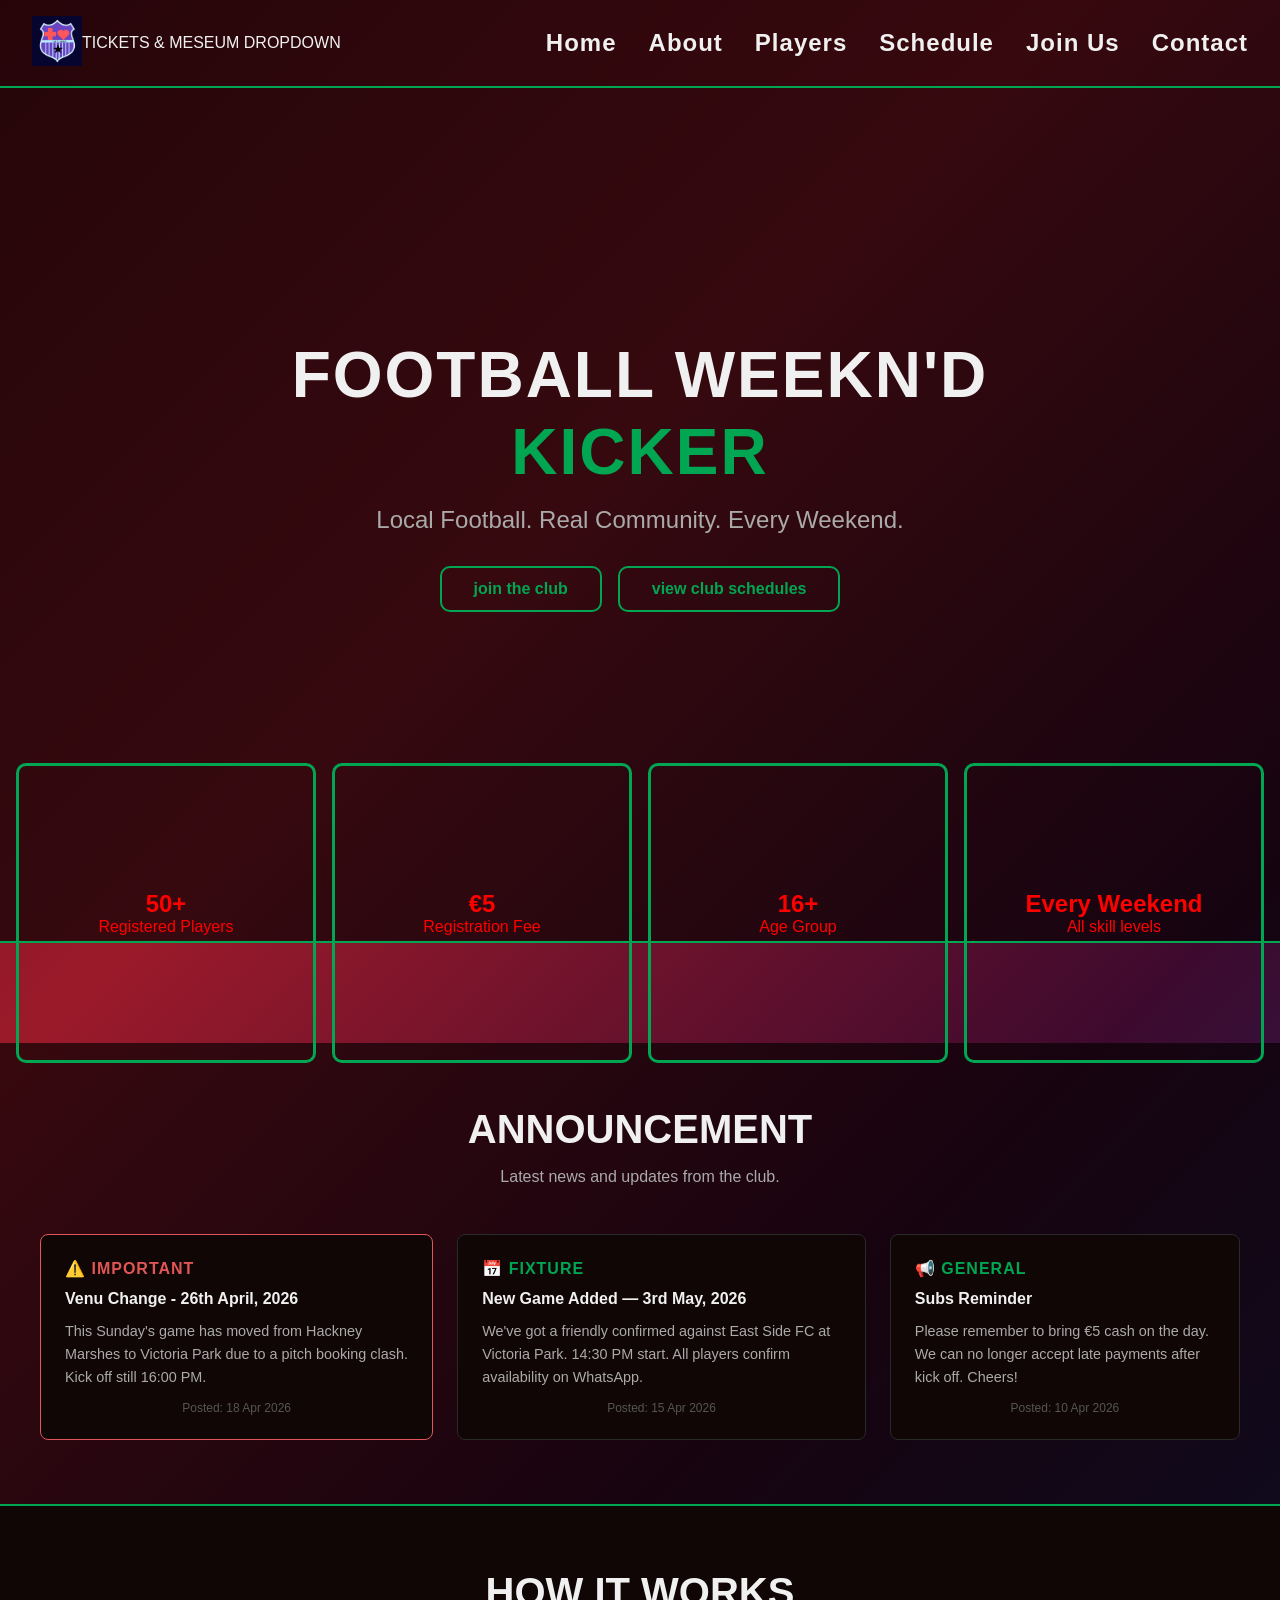
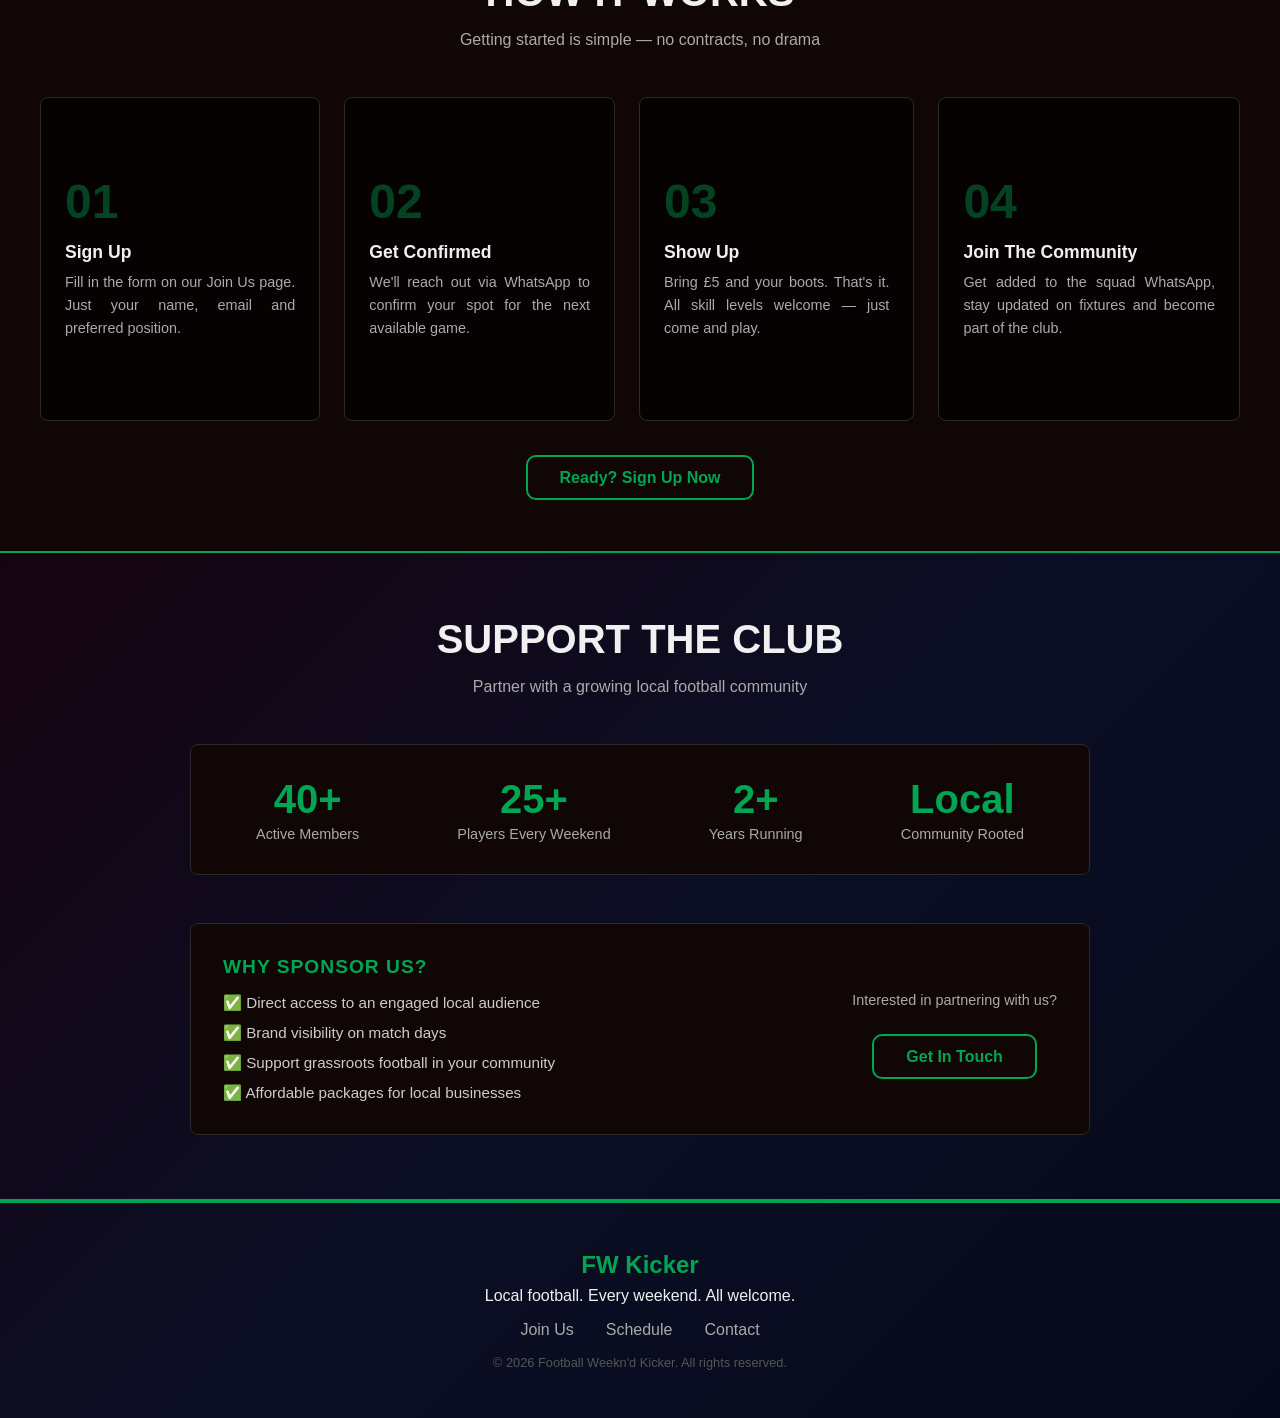
==== index.html @ 055946d9 "Add files via upload" ====
<!DOCTYPE html>
<html lang="en">
<head>
    <meta charset="UTF-8">
    <meta name="viewport" content="width=device-width, initial-scale=1.0">
    <title>FW Kicker</title>
    <link rel="stylesheet" href="./style.css">
</head>
<body>
    <!-- Navigation Bar -->
    <nav class="navbar">
        <div class="nav-logo">
            <a href="./index.html"><img class="logo-image" src="./assets/images/Logo.png" alt="club logo"></a>
            <div>TICKETS & MESEUM DROPDOWN</div>
        </div>
        <ul class="nav-pages">
            <li><a href="./index.html">Home</a></li>
            <li><a href="./public/about.html">About</a></li>
            <li><a href="./public/players.html">Players</a></li>
            <li><a href="./public/schedule.html">Schedule</a></li>
            <li><a href="./public/join.html">Join Us</a></li>
            <li><a href="./public/contact.html">Contact</a></li>
        </ul>
    </nav>

    <!-- Hero Section -->
    <section class="hero">
        <!-- Hero sliders Section (Carousel Slides) -->
         <div class="hero-slides">
            <div class="hero-slide slide1"></div>
            <div class="hero-slide slide2"></div>
            <div class="hero-slide slide3"></div>
            <div class="hero-slide slide4"></div>
         </div>
         <!-- Dark Overlay -->
        <div class="hero-overlay"></div>
        <div class="hero-content">
            <h1>football weekn'd <br> <span>kicker</span></h1>
            <p>local football. real community. every weekend.</p>
            <div class="hero-buttons">
                <a href="./public/join.html" class="btn btn-primary">join the club</a>
                <a href="./public/schedule.html" class="btn btn-outline">view club schedules</a>
            </div>
        </div>
    </section>

    <!-- Stats Strip -->
    <section class="stats-strip">

        <div class="stats-grid">
            <div class="stats-card">
                <h2>50+</h2>
                <p>Registered Players</p>
            </div>
            <div class="stats-card">
                <h2>€5</h2>
                <p>Registration Fee</p>
            </div>
            <div class="stats-card">
                <h2>16+</h2>
                <p>Age Group</p>
            </div>
            <div class="stats-card">
                <h2>Every Weekend</h2>
                <p>All skill levels</p>
            </div>
        </div>
    </section>

    <!-- Announcement Section -->
    <section class="announcement-section">
        <div class="section-header">
            <h2 class="annouce">Announcement</h2>
            <p class="page">Latest news and updates from the club.</p>
            <div class="announcement-grid">

                <div class="announcement-card urgent">
                    <div class="announcement-tag">⚠️ Important</div>
                    <h3>Venu Change - 26th April, 2026</h3>
                    <p>This Sunday's game has moved from Hackney Marshes to Victoria Park due to a pitch booking clash. 
                        Kick off still 16:00 PM.</p><span class="announcement-date">Posted: 18 Apr 2026</span>
                </div>

                <div class="announcement-card">
                    <div class="announcement-tag">📅 Fixture</div>
                    <h3>New Game Added — 3rd May, 2026</h3>
                    <p>We've got a friendly confirmed against East Side FC at Victoria Park. 14:30 PM start. 
                        All players confirm availability on WhatsApp.</p><span class="announcement-date">Posted: 15 Apr 2026</span>
                </div>

                <div class="announcement-card">
                    <div class="announcement-tag">📢 General</div>
                    <h3>Subs Reminder</h3>
                    <p>Please remember to bring €5 cash on the day. We can no longer accept late payments after kick off. Cheers!</p>
                    <span class="announcement-date">Posted: 10 Apr 2026</span>
                </div>
            </div>
        </div>
    </section>

    <!-- How it works sections-->
     <section class="how-section">
        <div class="section-header">
            <h2 class="how-h2">How It Works</h2>
            <p class="how-page">Getting started is simple — no contracts, no drama</p>
        </div>

        <div class="how-grid">
            <div class="how-card">        
                <div class="how-number">01</div>
                <h3>Sign Up</h3>
                <p>Fill in the form on our Join Us page. Just your name, email and preferred position.</p>
            </div>

            <div class="how-card">
            <div class="how-number">02</div>
            <h3>Get Confirmed</h3>
            <p>We'll reach out via WhatsApp to confirm your spot for the next available game.</p>
            </div>

            <div class="how-card">
            <div class="how-number">03</div>
            <h3>Show Up</h3>
            <p>Bring £5 and your boots. That's it. All skill levels welcome — just come and play.</p>
            </div>

            <div class="how-card">
            <div class="how-number">04</div>
            <h3>Join The Community</h3>
            <p>Get added to the squad WhatsApp, stay updated on fixtures and become part of the club.</p>
            </div>

        </div>

        <div class="how-cta">
            <a href="./public/join.html" class="btn btn-primary">Ready? Sign Up Now</a>
        </div>

    </section>

    <!-- Sponsorship Section -->
    <section class="sponsors-section">
        <div class="section-header">
            <h2 class="sponsor-h2">Support The Club</h2>
            <p class="sponsor-page">Partner with a growing local football community</p>
        </div>

        <div class="sponsors-stats">
            <div class="sponsor-stat">
                <h3>40+</h3>
                <p>Active Members</p>
            </div>

            <div class="sponsor-stat">
                <h3>25+</h3>
                <p>Players Every Weekend</p>
            </div>

            <div class="sponsor-stat">
                <h3>2+</h3>
                <p>Years Running</p>
            </div>

            <div class="sponsor-stat">
                <h3>Local</h3>
                <p>Community Rooted</p>
            </div>
        </div>

        <div class="sponsors-pitch">
            <div class="sponsors-pitch-text">
                <h3>Why Sponsor Us?</h3>
                 <ul class="sponsor-list">
                    <li>✅ Direct access to an engaged local audience</li>
                    <li>✅ Brand visibility on match days</li>
                    <li>✅ Support grassroots football in your community</li>
                    <li>✅ Affordable packages for local businesses</li>
                </ul>
            </div>
            <div class="sponsors-pitch-cta">
                <p>Interested in partnering with us?</p>
                <a href="./public/join.html" class="btn btn-primary">Get In Touch</a>
            </div>
        </div>
</section>

<!-- The footer section -->
 <footer class="footer">
  <div class="footer-content">
    <p class="footer-logo">FW Kicker</p>
    <p>Local football. Every weekend. All welcome.</p>
    <div class="footer-links">
      <a href="./public/join.html">Join Us</a>
      <a href="./public/schedule.html">Schedule</a>
      <a href="./public/contact.html">Contact</a>
    </div>
    <p class="footer-copy">© 2026 Football Weekn'd Kicker. All rights reserved.</p>
  </div>
</footer>
</body>
</html>
---- style.css ----
/* 
----Design Token---- 
the custom css properties are define clobally making them available to every
element in the document
*/
:root {
    --color-primary: #00a651;
    --color-surface:  #040000a8;
    --color-text: #f0f0f0;
    --color-accent: #00c96b;
    --font-main: 'Inter', sans-serif;
    --color-nav-link: #100606;
}

/* 
---- Reset ----- 
it stops the brower from adding the
*/
* {
    margin: 0;
    padding: 0;
    box-sizing: border-box;
}

body {
    min-height: 100vh;
    background: linear-gradient(
        135deg,
        #6B0F1A 0%,    /* garnet */
        #9B1A2A 25%,   /* deep ruby */
        #3D0A2E 50%,   /* plum midpoint */
        #1A2A6C 75%,   /* midnight blue */
        #0D1B4B 100%   /* navy */
    );
    color: var(--color-text);
    font-family: var(--font-main), sans-serif;
}

/* styling of the navbar */
.navbar {
    display: flex;
    justify-content: space-between;
    align-items: center;
    padding: 1rem 2rem;
    background-color: var(--color-surface);
    border-bottom: 2px solid var(--color-primary);
}
/* styling for nav-log */
.logo-image {
    height: 50px;
    width: 50px;
}

/* styling for the nav-pages */
.nav-pages {
    list-style: none;
    display: flex;
    gap: 2rem;
    font-size: 1.5rem;
    font-weight: 700;
    color: var(--color-primary);
    letter-spacing: 1px;
}
.nav-logo {
    display: flex;
    align-items: center;
}

.nav-pages a {
    text-decoration: none;
    color: var(--color-text);
}
.nav-pages a:hover {
    color: var(--color-accent);
}

/* styling the here section */
.hero {
    min-height: 95vh;
    display: flex;
    position: relative;
    z-index: 1;
    justify-content: center;
    align-items: center;
    text-align: center;
    border-bottom: 2px solid var(--color-primary);
    padding-bottom: 80px; /* Extra space for the stats strip */  
    overflow: hidden;
}
.hero-content {
    position: relative;
    z-index: 2;
}   
.hero-content h1 {
    font-size: 4rem;
    font-weight: 800;
    text-transform: uppercase;
    letter-spacing: 2px;
    line-height: 1.2
}
.hero-content h1 span {
    color: var(--color-primary);
}
.hero-content p {
    text-transform: capitalize;
    margin-top: 1rem;
    font-size: 1.5rem;
    color: #aaa;
}
.hero-buttons {
    margin-top: 2rem;
    display: flex;
    gap: 1rem;
    justify-content: center;
}

.btn {
    padding: 0.75rem 2rem;
    border-radius: 10px;
    font-weight: 600;
    text-decoration: none;
    transition: all 0.2s;
}

.btn-primary {
    border: 2px solid var(--color-primary);
    color: var(--color-primary)
}

.btn-primary:hover {
    background-color: var(--color-accent);
    color: #fff;
}

.btn-outline {
    border: 2px solid var(--color-primary);
    color: var(--color-primary);

}

.btn-outline:hover {
    background-color: var(--color-primary);
    color: #fff;
}

.stats-grid {
  display: grid;
  grid-template-columns: repeat(4, 1fr);
  gap: 1rem;
  display: flex;
  justify-content: center;
}
.stats-card {
  border: 3px solid var(--color-primary);
  border-radius: 10px;
  height: 300px; 
  width: 300px;
  display: flex;
  flex-direction: column;
  justify-content: center;
  align-items: center;
  text-align: center;
  color: red;
}
.stats-strip {
  position: relative;
  z-index: 10;
  margin-top: -180px;    /* Pull up into the hero */
  margin-bottom: -80px; /* Push down into the announcement section */
  overflow: visible;
}
.stats-card:hover {
    background-color: var(--color-primary);
    color: #fff;
}
/*-- Hero Sliders (Carousel) --*/
.hero-slides {
    position: absolute;
    inset: 0;
    z-index: 0;
}
.hero-slide {
    position: absolute;
    inset: 0;
    background-size: cover;
    background-position: center;
    opacity: 0;
    animation: slideAnimation 15s infinite;
}
.slide1 {
    background-image: url('./assets/images/hero1.jpg');
    animation-delay: 5s;
}
.slide2 {
    background-image: url('./assets/images/hero2.jpg');
    animation-delay: 10s;
}
.slide3 {
    background-image: url('./assets/images/hero3.jpg');
    animation-delay: 15s;
}
.slide4 {
    background-image: url('./assets/images/hero4.jpg');
    animation-delay: 20s;
}
@keyframes slideAnimation {
    0% { opacity: 0; }
    10% { opacity: 1; }
    25% { opacity: 1; }
    35% { opacity: 0; }
    100% { opacity: 0; }
}
/*-- Dark Overlay for better text visibility --*/
.hero-overlay {
    position: absolute;
    inset: 0;
    background-color: rgba(0, 0, 0, 0.65);
    z-index: 1;
}

/* styling the annopuncement section */
.announcement-section {
    padding: 4rem 2rem;
    background-color: var(--color-surface);
    border-bottom: 2px solid var(--color-primary);
    margin-top: 60px;
}

.section-header .annouce {
    text-align: center;
    margin-bottom: 1rem;
    font-size: 2.5rem;
    font-weight: 800;
    text-transform: uppercase;
    color: var(--color-text);
}

.section-header .page {
    color: #aaa;
    margin-top: 0.5rem;
    text-align: center;
    margin-bottom: 3rem;
}
.announcement-grid {
    display: grid;
    grid-template-columns: repeat(auto-fill, minmax(280px, 1fr));
    gap: 1.5rem;
    max-width: 1200px;
    margin: 0 auto;
    display: flex;
    justify-content: center;
}
.announcement-card {
    background-color: var(--color-nav-link);
    border: 1px solid #2a2a2a;
    border-radius: 8px;
    padding: 1.5rem;
    display: flex;
    flex-direction: column;
    gap: 0.75rem;
    transition: border-color 0.2s;
}

.announcement-card:hover {
    border-color: var(--color-primary);
}

.announcement-card.urgent {
    border-color: #e05555;
}

.announcement-card.urgent:hover {
    border-color: #eb0909;
}
 .announcement-tag {
    font-family: 0.75rem;
    font-weight: 700;
    text-transform: uppercase;
    letter-spacing: 1px;
    color: var(--color-primary);
 }
 .announcement-card.urgent .announcement-tag {
    color: #e05555;
 }
 .announcement-card h3 {
    font-size: 1rem;
    font-weight: 700;
    color: var(--color-text);
 }

 .announcement-card p {
    font-size: 0.9rem;
    color: #aaa;
    line-height: 1.6;
 }

 .announcement-date {
    font-size: 0.75rem;
    color: #555;
    margin: auto;
 }

 /* sytling the how it work section */
 .how-section {
    padding: 4rem 2rem;
    background-color: var(--color-nav-link);
    border-bottom: 2px solid var(--color-primary);
 }

 .how-grid {
    display: grid;
    grid-template-columns: repeat(auto-fill, minmax(220px, 1fr));
    gap: 1.5rem;
    max-width: 1200px;
    margin: 0 auto;
    display: flex;
    justify-content: center;
 }

 .how-card {
    background-color: var(--color-surface);
    border: 1px solid #2a2a2a;
    border-radius: 8px;
    padding: 5rem 1.5rem;
    transition: border-color 0.2s;
 }

 .how-card:hover {
    border-color: var(--color-primary);
 }

 .how-number {
    font-size: 3rem;
    font-weight: 800;
    color: var(--color-primary);
    opacity: 0.4;
    line-height: 1;
    margin-bottom: 1rem;
 }

 .how-card h3 {
    font-size: 1.1rem;
    font-weight: 700;
    margin-bottom: 0.5rem;
    text-align: justify;
 }

 .how-card p {
    font-size: 0.9rem;
    color: #aaa;
    line-height: 1.6;
    text-align: justify;
 }

 .how-cta {
    text-align: center;
    margin-top: 3rem;
 }

 .section-header .how-h2 {
    text-align: center;
    margin-bottom: 1rem;
    font-size: 2.5rem;
    font-weight: 800;
    text-transform: uppercase;
    color: var(--color-text);
}

.section-header .how-page {
    color: #aaa;
    margin-top: 0.5rem;
    text-align: center;
    margin-bottom: 3rem;
}

/* styling the sponsorship section */

.sponsors-section {
  padding: 4rem 2rem;
  background-color: var(--color-surface);
  border-bottom: 2px solid var(--color-primary);
}

 .section-header .sponsor-h2 {
    text-align: center;
    margin-bottom: 1rem;
    font-size: 2.5rem;
    font-weight: 800;
    text-transform: uppercase;
    color: var(--color-text);
}

.section-header .sponsor-page {
    color: #aaa;
    margin-top: 0.5rem;
    text-align: center;
    margin-bottom: 3rem;
}

.sponsors-stats {
  display: flex;
  justify-content: space-around;
  flex-wrap: wrap;
  gap: 2rem;
  max-width: 900px;
  margin: 0 auto 3rem;
  padding: 2rem;
  background-color: var(--color-nav-link);
  border: 1px solid #2a2a2a;
  border-radius: 8px;
}

.sponsor-stat {
  text-align: center;
}

.sponsor-stat h3 {
  font-size: 2.5rem;
  font-weight: 800;
  color: var(--color-primary);
}

.sponsor-stat p {
  font-size: 0.9rem;
  color: #aaa;
  margin-top: 0.25rem;
}

.sponsors-pitch {
  display: flex;
  align-items: center;
  justify-content: space-between;
  gap: 3rem;
  max-width: 900px;
  margin: 0 auto;
  background-color: var(--color-nav-link);
  border: 1px solid #2a2a2a;
  border-radius: 8px;
  padding: 2rem;
}

.sponsors-pitch-text h3 {
  font-size: 1.2rem;
  font-weight: 700;
  color: var(--color-primary);
  text-transform: uppercase;
  letter-spacing: 1px;
  margin-bottom: 1rem;
}

.sponsor-list {
  list-style: none;
  display: flex;
  flex-direction: column;
  gap: 0.75rem;
}

.sponsor-list li {
  font-size: 0.95rem;
  color: #ccc;
}

.sponsors-pitch-cta {
  text-align: center;
  min-width: 180px;
}

.sponsors-pitch-cta p {
  font-size: 0.9rem;
  color: #aaa;
  margin-bottom: 2.5rem;
}

/* sytling the footer section */
.footer {
  background-color: var(--color-surface);
  border-top: 2px solid var(--color-primary);
  text-align: center;
  padding: 3rem 2rem;
}

.footer-logo {
  font-size: 1.5rem;
  font-weight: 800;
  color: var(--color-primary);
  margin-bottom: 0.5rem;
}

.footer-links {
  display: flex;
  justify-content: center;
  gap: 2rem;
  margin: 1rem 0;
}

.footer-links a {
  color: #aaa;
  text-decoration: none;
  transition: color 0.2s;
}

.footer-links a:hover {
  color: var(--color-primary);
}

.footer-copy {
  font-size: 0.8rem;
  color: #555;
  margin-top: 1rem;
}
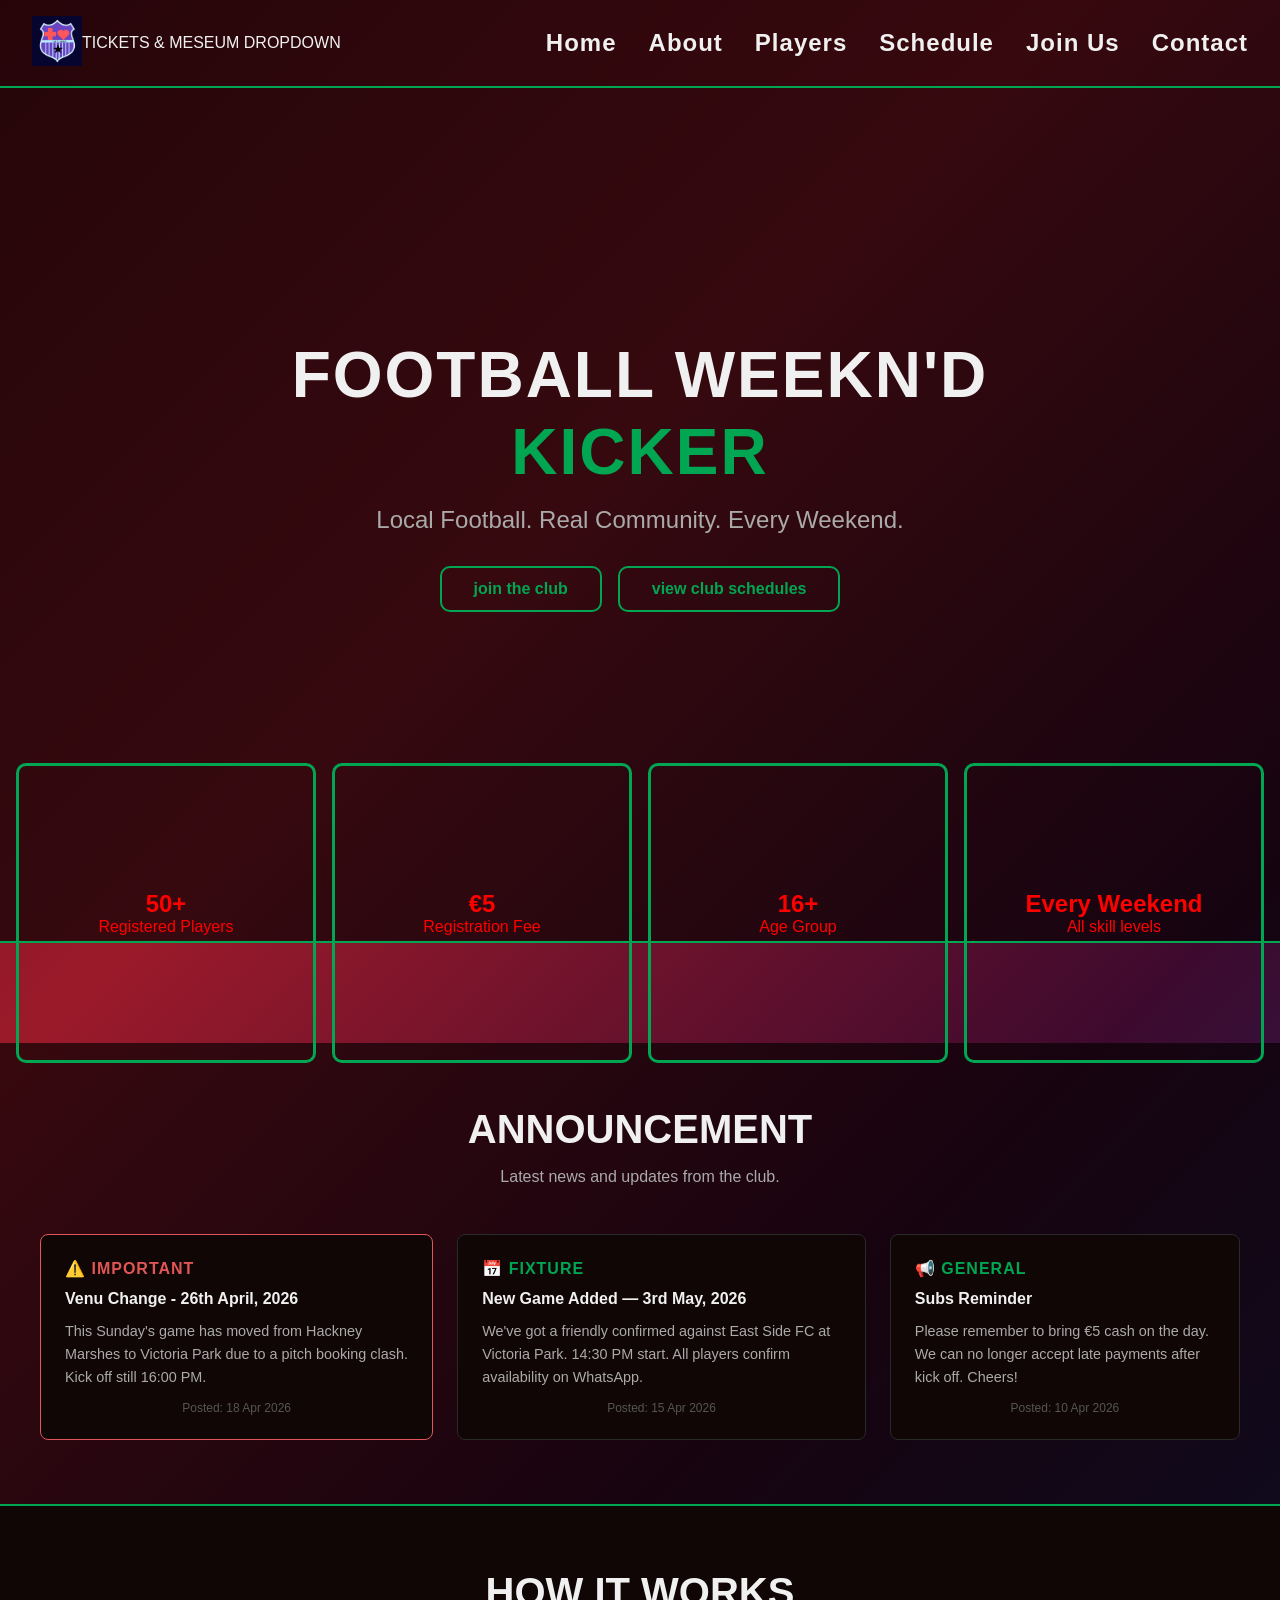
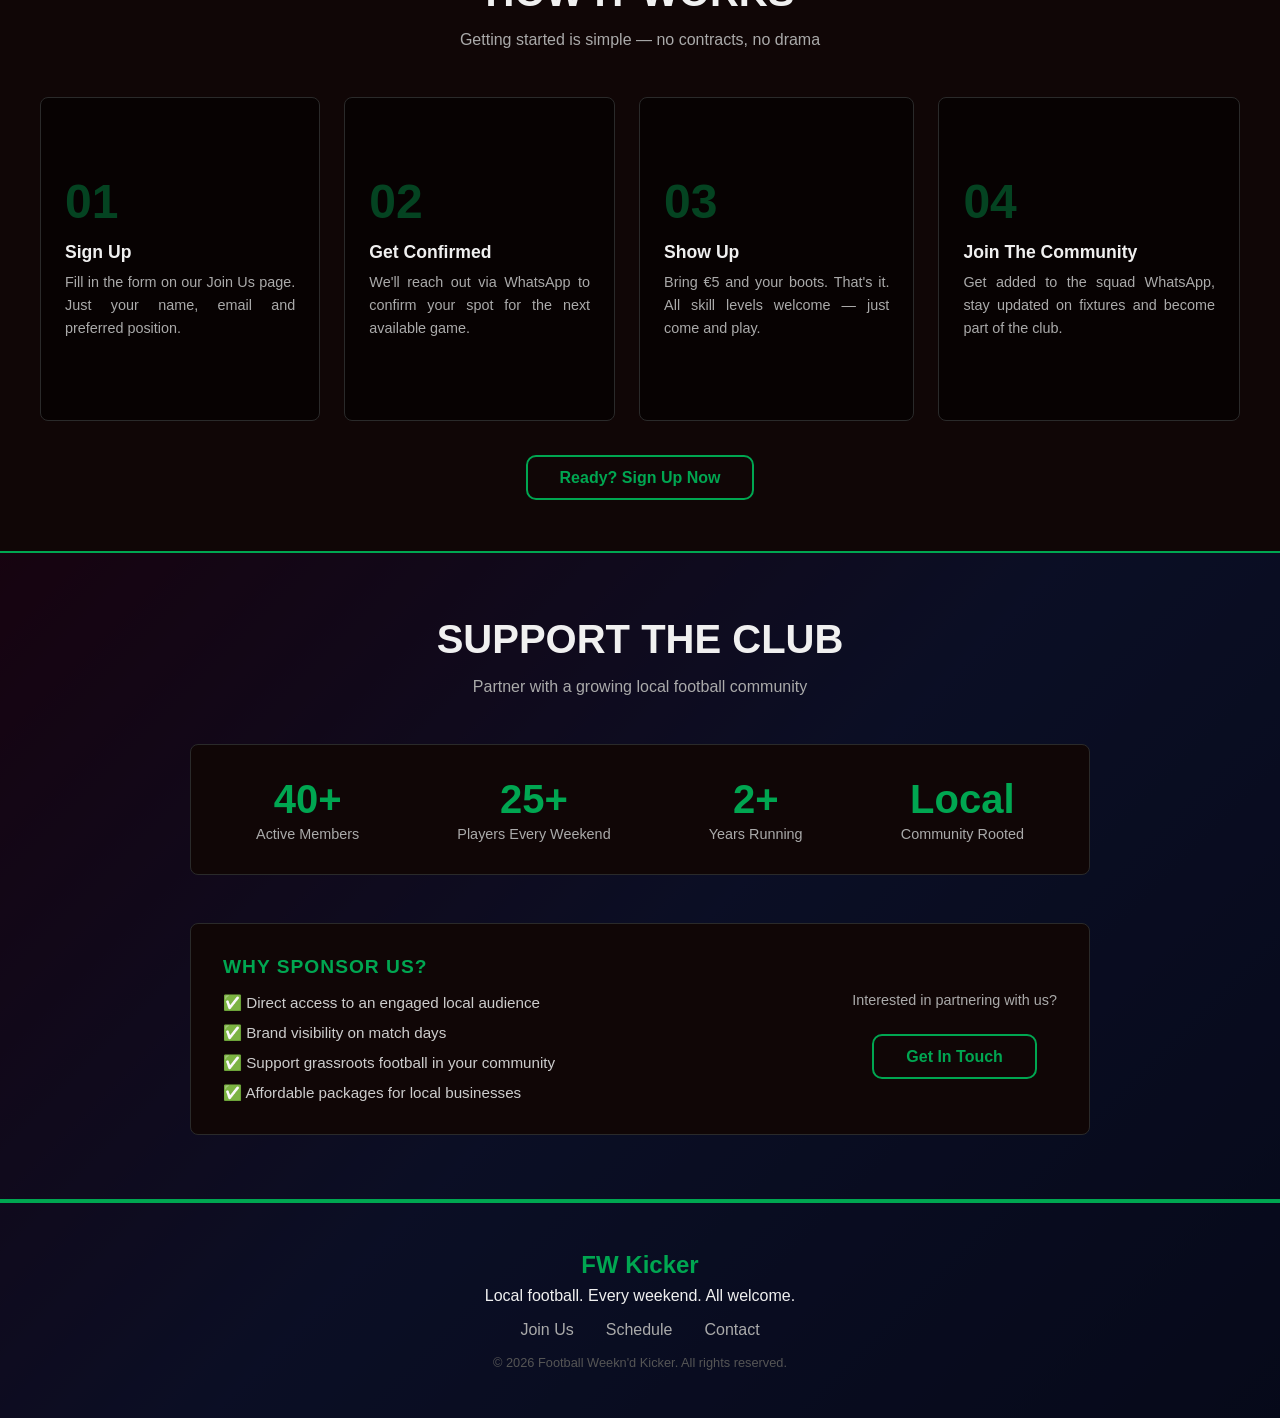
==== commit 74252a07: "Add files via upload" ====
--- a/index.html
+++ b/index.html
@@ -121,7 +121,7 @@
             <div class="how-card">
             <div class="how-number">03</div>
             <h3>Show Up</h3>
-            <p>Bring £5 and your boots. That's it. All skill levels welcome — just come and play.</p>
+            <p>Bring €5 and your boots. That's it. All skill levels welcome — just come and play.</p>
             </div>
 
             <div class="how-card">
--- a/style.css
+++ b/style.css
@@ -508,4 +508,5 @@
   font-size: 0.8rem;
   color: #555;
   margin-top: 1rem;
-}+}
+
